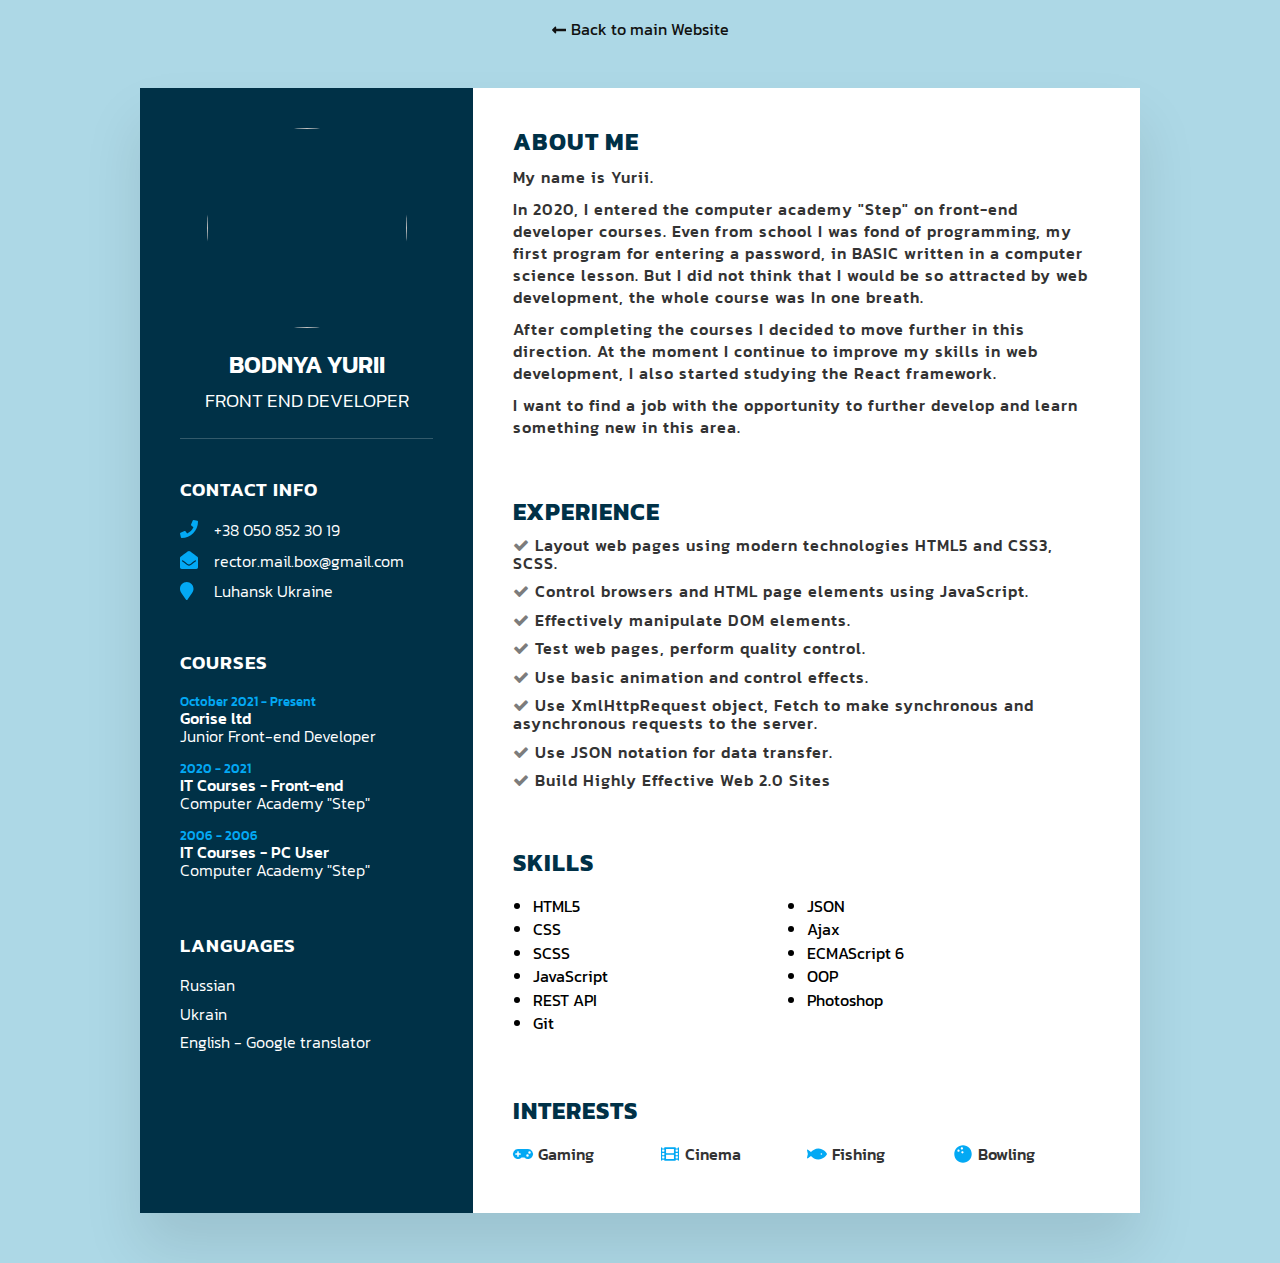
==== cv/index.html @ fb36e454 "add portfolio" ====
<!DOCTYPE html>
<html lang="en">
<head>
   <meta charset="UTF-8">
   <meta http-equiv="X-UA-Compatible" content="IE=edge">
   <meta name="viewport" content="width=device-width, initial-scale=1.0">
   <link rel="shortcut icon" href="../img/icon/fIcon.png" type="image/png">
   <title>Profile</title>
   <link rel="stylesheet" href="https://cdnjs.cloudflare.com/ajax/libs/font-awesome/4.7.0/css/font-awesome.css" integrity="sha512-5A8nwdMOWrSz20fDsjczgUidUBR8liPYU+WymTZP1lmY9G6Oc7HlZv156XqnsgNUzTyMefFTcsFH/tnJE/+xBg==" crossorigin="anonymous" referrerpolicy="no-referrer" />
   <link rel="stylesheet" href="css/normalize.css">
   <link rel="stylesheet" href="css/style.css">
</head>
<body>
   <a href="../index.html" class="back-btn"><i class="fas fa-long-arrow-alt-left"></i> Back to main Website</a>
  <div class="container">
     <div class="left_side">
         <div class="profileText">
            <div class="imgBx">
               <img src="img/foto.jpg" alt="">
            </div>
            <h2>Bodnya Yurii<br><span>Front end developer</span></h2>
         </div>

         <div class="contactInfo">
            <h3 class="title">Contact Info</h3>
            <ul>
               <li>
                  <span class="icon"><i class="fa fa-phone" aria-hidden="true"></i></span>
                  <span class="text">+38 050 852 30 19</span>
               </li>
               <li>
                  <span class="icon"><i class="fa fa-envelope-open" aria-hidden="true"></i></span>
                  <span class="text">rector.mail.box@gmail.com</span>
               </li>
               <li>
                  <span class="icon"><i class="fa fa-map-marker" aria-hidden="true"></i></span>
                  <span class="text">Luhansk Ukraine</span>
               </li>
            </ul>
         </div>

         <div class="contactInfo education">
            <h3 class="title">Courses</h3>
            <ul>
               <li>
                  <h5>October 2021 - Present</h5>
                  <h4>Gorise ltd</h4>
                  <h4>Junior Front-end Developer</h4>
               </li>
               <li>
                  <h5>2020 - 2021</h5>
                  <h4>IT Courses - Front-end</h4>
                  <h4>Computer Academy "Step"</h4>
               </li>
               <li>
                  <h5>2006 - 2006</h5>
                  <h4>IT Courses - PC User</h4>
                  <h4>Computer Academy "Step"</h4>
               </li>
            </ul>
         </div>

         <div class="contactInfo languag">
            <h3 class="title">Languages</h3>
            <ul>
               <li>
                  <span class="text">Russian</span>
               </li>
               <li>
                  <span class="text">Ukrain</span>
               </li>
               <li>
                  <span class="text">English - Google translator</span>
               </li>
            </ul>
         </div>
     </div>



     <div class="right_side">
        <div class="about">
           <h2 class="title2">About me</h2>
            <p>My name is Yurii.</p>
            <p>In 2020, I entered the computer academy "Step" on front-end developer courses. Even from school I was fond of programming, my first program for entering a password, in BASIC written in a computer science lesson. But I did not think that I would be so attracted by web development, the whole course was In one breath.</p> 
            <p>After completing the courses I decided to move further in this direction. At the moment I continue to improve my skills in web development, I also started studying the React framework.</p>
            <p>I want to find a job with the opportunity to further develop and learn something new in this area.</p>
        </div>

        <div class="about">
           <h2 class="title2">experience</h2>
           <div class="skills">
              <ul>
                 <li>Layout web pages using modern technologies HTML5 and CSS3, SCSS.</li>
                 <li>Control browsers and HTML page elements using JavaScript.</li>
                 <li>Effectively manipulate DOM elements.</li>
                 <li>Test web pages, perform quality control.</li>
                 <li>Use basic animation and control effects.</li>
                 <li>Use XmlHttpRequest object, Fetch to make synchronous and asynchronous requests to the server.</li>
                 <li>Use JSON notation for data transfer.</li>
                 <li>Build Highly Effective Web 2.0 Sites</li>
              </ul>
           </div>
        </div>

        <div class="about skills">
           <h2 class="title2">skills</h2>
           <div class="all-skills">
              <ul>
                 <li>HTML5</li>
                 <li>CSS</li>
                 <li>SCSS</li>
                 <li>JavaScript</li>
                 <li>REST API</li>
                 <li>Git</li>
              </ul>
              <ul>
                 <li>JSON</li>
                 <li>Ajax</li>
                 <li>ECMAScript 6</li>
                 <li>OOP</li>
                 <li>Photoshop</li>
              </ul>
           </div>
        </div>

        <div class="about interest">
            <h2 class="title2">interests</h2>
            <ul>
               <li><i class="fa fa-gamepad" aria-hidden="true"></i> Gaming</li>
               <li><i class="fas fa-film"></i> Cinema</li>
               <li><i class="fas fa-fish"></i> Fishing</li>
               <li><i class="fas fa-bowling-ball"></i> Bowling</li>
            </ul>
         </div>
     </div>
  </div>


   <script src="js/all.js"></script>
   <script src="js/script.js"></script>
</body>
</html>
---- cv/css/style.css ----
@import url('https://fonts.googleapis.com/css2?family=Poppins:wght@100;200;300;400;500;600;700;800;900&display=swap');
@import url('https://fonts.googleapis.com/css2?family=Kanit:wght@200;300;400;500;600;700;800;900&family=Poppins:wght@100;200;300;400;500;600;700;800;900&display=swap');
*{
   -webkit-box-sizing: border-box;
           box-sizing: border-box;
   font-family: 'Kanit', sans-serif;
}
/* autoprefixer grid: autoplace */
h1,
h2,
h3,
h4,
h5,
p,
ul,
li{
   margin: 0;
   padding: 0;
}

body{
   background: lightblue;
   display: -webkit-box;
   display: -ms-flexbox;
   display: flex;
   -webkit-box-pack: center;
       -ms-flex-pack: center;
           justify-content: center;
   -webkit-box-align: center;
       -ms-flex-align: center;
           align-items: center;
   min-height: 100vh;
   -webkit-box-orient: vertical;
   -webkit-box-direction: normal;
       -ms-flex-direction: column;
           flex-direction: column;
}

.back-btn{
   text-decoration: none;
   color: #111;
   margin-top: 20px;
   display: -webkit-box;
   display: -ms-flexbox;
   display: flex;
   -webkit-box-align: end;
       -ms-flex-align: end;
           align-items: flex-end
}

.back-btn .fa-long-arrow-alt-left{
   margin-right: 5px;
}

.container{
   position: relative;
   width: 100%;
   max-width: 1000px;
   min-height: 1000px;
   background: #fff;
   margin: 50px;
   display: -ms-grid;
   display: grid;
   -ms-grid-columns: 1fr 2fr;
   grid-template-columns: 1fr 2fr;
   -webkit-box-shadow: 0 35px 55px rgba(0,0,0,0.1);
           box-shadow: 0 35px 55px rgba(0,0,0,0.1);
}

.container .left_side{
   position: relative;
   background: #003147;
   padding: 40px;
}

.profileText{
   position: relative;
   display: -webkit-box;
   display: -ms-flexbox;
   display: flex;
   -webkit-box-orient: vertical;
   -webkit-box-direction: normal;
       -ms-flex-direction: column;
           flex-direction: column;
   -webkit-box-align: center;
       -ms-flex-align: center;
           align-items: center;
   padding-bottom: 20px;
   border-bottom: 1px solid rgba(255,255,255,0.2);
}

.profileText .imgBx{
   position: relative;
   width: 200px;
   height: 200px;
   border-radius: 50%;
   overflow: hidden;
}

.profileText .imgBx img{
   position: absolute;
   top: 0;
   left: 0;
   width: 100%;
   height: 100%;
   -o-object-fit: cover;
      object-fit: cover;
}

.profileText h2{
   color: #fff;
   font-size: 1.5em;
   margin-top: 20px;
   text-transform: uppercase;
   text-align: center;
   font-weight: 600;
   line-height: 1.4em;
}

.profileText h2 span{
   font-weight: 300;
   font-size: 0.8em;
}

.contactInfo{
   padding-top: 40px;
}

.title{
   color: #fff;
   text-transform: uppercase;
   font-weight: 600;
   letter-spacing: 1px;
   margin-bottom: 20px;
}

.contactInfo ul{
   position: relative;
}

.contactInfo ul li{
   list-style: none;
   position: relative;
   margin: 10px 0;
}

.contactInfo ul li .icon{
   display: inline-block;
   width: 30px;
   font-size: 18px;
   color: #03a9f4;
}

.contactInfo ul li .text{
   color: #fff;
   font-weight: 300;
}

.contactInfo.education li{
   margin-bottom: 15px;
}

.contactInfo.education h5{
   color: #03a9f4;
   font-weight: 500;
}

.contactInfo.education h4:nth-child(2){
   color: #fff;
   font-weight: 500;
}

.contactInfo.education h4{
   color: #fff;
   font-weight: 300;
}

.contactInfo.languag .percent{
   position: relative;
   width: 100%;
   height: 6px;
   background: #081921;
   display: block;
   margin-top: 5px;
}

.contactInfo.languag .percent div{
   position: absolute;
   top: 0;
   left: 0;
   height: 100%;
   background: #03a9f4;
}





.container .right_side{
   position: relative;
   padding: 40px;
   background: #fff;
}

.about{
   margin-bottom: 50px;
}

.about p{
   margin-bottom: 10px;
}

.about:last-child{
   margin-bottom: 0;
}

.title2{
   color: #003147;
   text-transform: uppercase;
   letter-spacing: 1px;
   margin-bottom: 10px;
}

p{
   color: #333;
   letter-spacing: 1px;
   line-height: 22px;
   font-weight: 500;
}

.about .box{
   display: -webkit-box;
   display: -ms-flexbox;
   display: flex;
   -webkit-box-orient: horizontal;
   -webkit-box-direction: normal;
       -ms-flex-direction: row;
           flex-direction: row;
   margin: 20px 0;
}

.about{
   display: -webkit-box;
   display: -ms-flexbox;
   display: flex;
   -webkit-box-orient: vertical;
   -webkit-box-direction: normal;
       -ms-flex-direction: column;
           flex-direction: column;
}
.about .all-skills{
   display: -ms-grid;
   display: grid;
   -ms-grid-columns: 1fr 1fr;
   grid-template-columns: 1fr 1fr;
   padding: 10px 20px;
}
.about .all-skills li{
   margin-bottom: 5px;
}








.about .skills li{
   list-style: none;
   margin-bottom: 10px;
   font-weight: 500;
   letter-spacing: 1px;
   color: #333;
}
.about .skills li::before{
   content: '\f00c';
   font-family: fontAwesome;
   margin-right: 5px;
   color: #7c7c7c;
}

.about .box .year_company{
   min-width: 150px;
}

.about .box .year_company h5{
   text-transform: uppercase;
   color: #848c90;
   font-weight: 600;
}

.about .box .text h4{
   text-transform: uppercase;
   color: #2a7da2;
   font-size: 16px;
}

.skills .box{
   position: relative;
   width: 100%;
   display: -ms-grid;
   display: grid;
   -ms-grid-columns: 150px 1fr;
   grid-template-columns: 150px 1fr;
   -webkit-box-pack: center;
       -ms-flex-pack: center;
           justify-content: center;
   -webkit-box-align: center;
       -ms-flex-align: center;
           align-items: center;
}

.skills .box h4{
   text-transform: uppercase;
   color: #848c99;
   font-weight: 500;
}

.skills .box .percent{
   position: relative;
   width: 100%;
   height: 10px;
   background: #f0f0f0;
}

.skills .box .percent div{
   position: absolute;
   top: 0;
   left: 0;
   height: 100%;
   background: #03a9f4;
}

.interest ul{
   display: -ms-grid;
   display: grid;
   -ms-grid-columns: (1fr)[4];
   grid-template-columns: repeat(4,1fr);
}

.interest ul li{
   display: -webkit-box;
   display: -ms-flexbox;
   display: flex;
   -webkit-box-align: stretch;
       -ms-flex-align: stretch;
           align-items: stretch;
   list-style: none;
   color: #333;
   font-weight: 500;
   margin: 10px 0;
}

.interest ul li .fa-gamepad,
.interest ul li .fa-fish,
.interest ul li .fa-film,
.interest ul li .fa-bowling-ball
{
   color: #03a9f4;
   font-size: 18px;
   width: 20px;
   margin-right: 5px;
}

@media screen and (max-width: 1000px){
  .container{
     margin: 10px;
     -ms-grid-columns: (1fr)[1];
     grid-template-columns: repeat(1,1fr);
  }
  .interest ul{
   -ms-grid-columns: (1fr)[2];
   grid-template-columns: repeat(2,1fr);
  }
}

@media screen and (max-width: 600px){
   .about .box{
      -webkit-box-orient: vertical;
      -webkit-box-direction: normal;
          -ms-flex-direction: column;
              flex-direction: column;
   }
   .about .box .year_company{
      margin-bottom: 5px;
   }
   .interest ul{
      -ms-grid-columns: (1fr)[1];
      grid-template-columns: repeat(1,1fr);
   }
   .skills .box{
      -ms-grid-columns: (1fr)[1];
      grid-template-columns: repeat(1,1fr);
   }
}
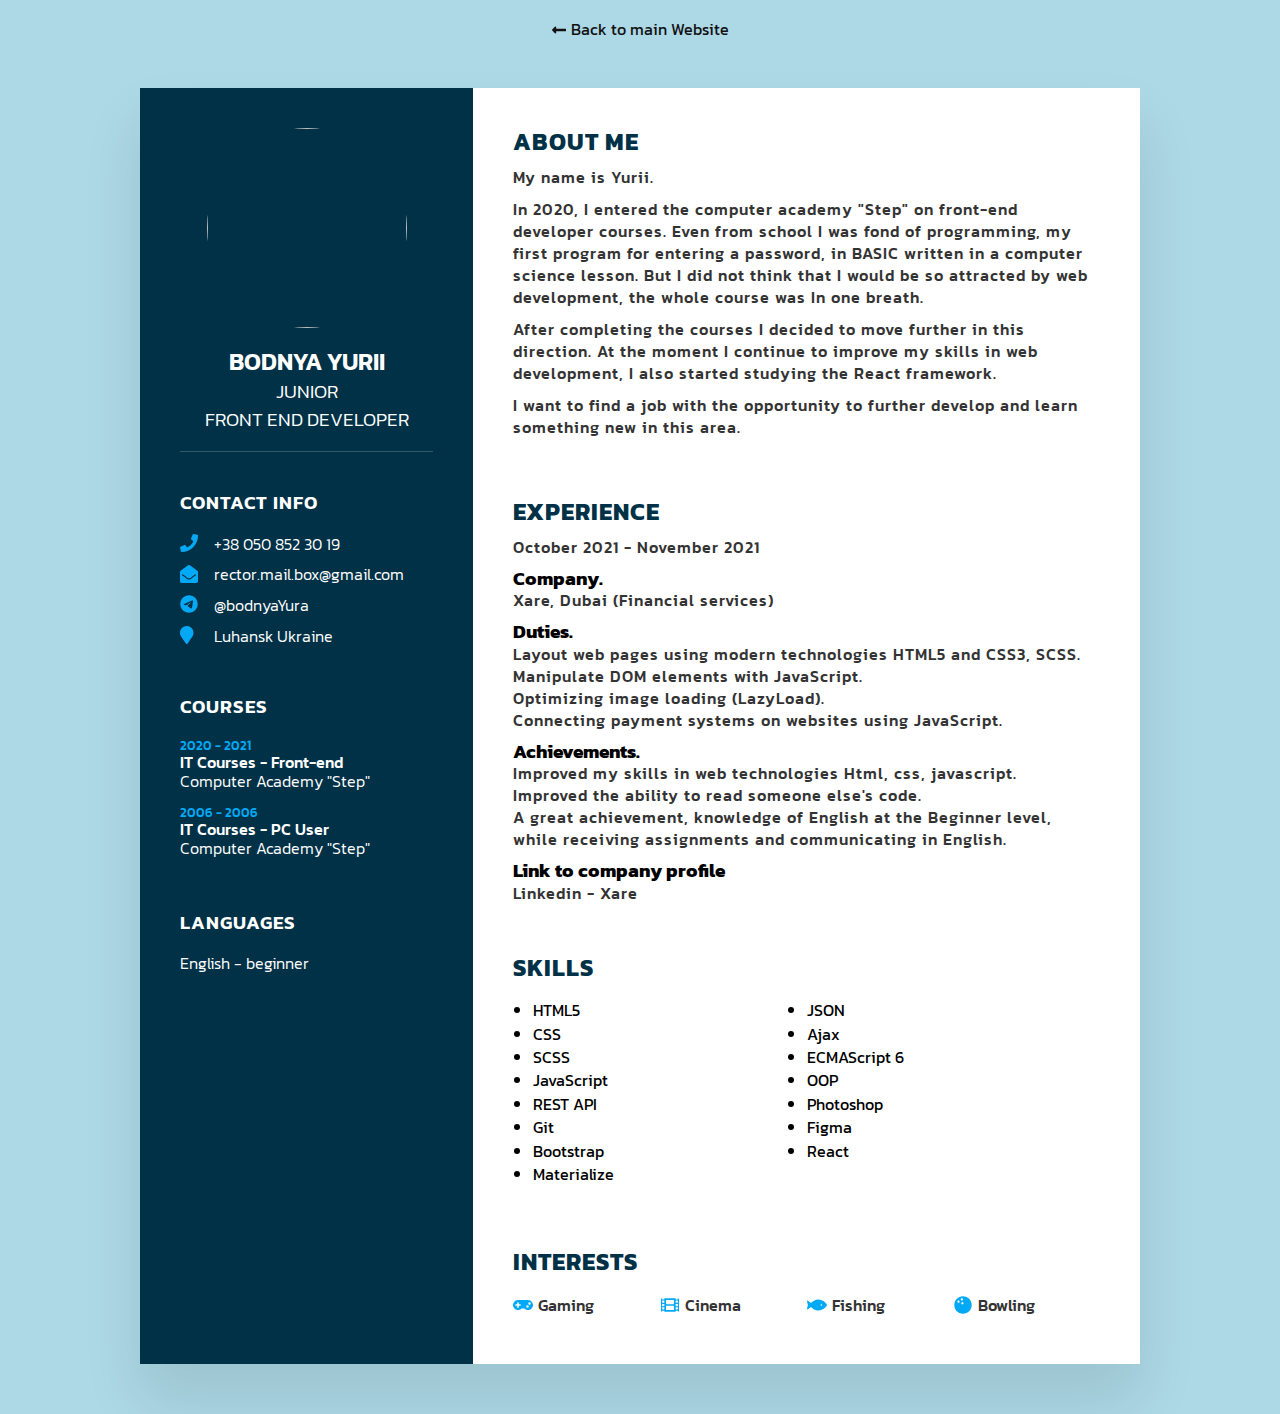
==== commit a14c0d4d: "changed project" ====
--- a/cv/index.html
+++ b/cv/index.html
@@ -6,8 +6,8 @@
    <meta name="viewport" content="width=device-width, initial-scale=1.0">
    <link rel="shortcut icon" href="../img/icon/fIcon.png" type="image/png">
    <title>Profile</title>
+   <link rel="stylesheet" href="css/normalize.css">
    <link rel="stylesheet" href="https://cdnjs.cloudflare.com/ajax/libs/font-awesome/4.7.0/css/font-awesome.css" integrity="sha512-5A8nwdMOWrSz20fDsjczgUidUBR8liPYU+WymTZP1lmY9G6Oc7HlZv156XqnsgNUzTyMefFTcsFH/tnJE/+xBg==" crossorigin="anonymous" referrerpolicy="no-referrer" />
-   <link rel="stylesheet" href="css/normalize.css">
    <link rel="stylesheet" href="css/style.css">
 </head>
 <body>
@@ -18,7 +18,7 @@
             <div class="imgBx">
                <img src="img/foto.jpg" alt="">
             </div>
-            <h2>Bodnya Yurii<br><span>Front end developer</span></h2>
+            <h2>Bodnya Yurii<br><span>Junior<br>Front end developer</span></h2>
          </div>
 
          <div class="contactInfo">
@@ -33,6 +33,10 @@
                   <span class="text">rector.mail.box@gmail.com</span>
                </li>
                <li>
+                  <span class="icon"><i class="fa-brands fa-telegram"></i></span>
+                  <span class="text">@bodnyaYura</span>
+               </li>
+               <li>
                   <span class="icon"><i class="fa fa-map-marker" aria-hidden="true"></i></span>
                   <span class="text">Luhansk Ukraine</span>
                </li>
@@ -42,11 +46,11 @@
          <div class="contactInfo education">
             <h3 class="title">Courses</h3>
             <ul>
-               <li>
+               <!-- <li>
                   <h5>October 2021 - Present</h5>
                   <h4>Gorise ltd</h4>
                   <h4>Junior Front-end Developer</h4>
-               </li>
+               </li> -->
                <li>
                   <h5>2020 - 2021</h5>
                   <h4>IT Courses - Front-end</h4>
@@ -64,13 +68,7 @@
             <h3 class="title">Languages</h3>
             <ul>
                <li>
-                  <span class="text">Russian</span>
-               </li>
-               <li>
-                  <span class="text">Ukrain</span>
-               </li>
-               <li>
-                  <span class="text">English - Google translator</span>
+                  <span class="text">English - beginner</span>
                </li>
             </ul>
          </div>
@@ -90,7 +88,21 @@
         <div class="about">
            <h2 class="title2">experience</h2>
            <div class="skills">
-              <ul>
+              <p>October 2021 - November 2021</p>
+              <h3>Company.</h3>
+              <p>Xare, Dubai (Financial services)</p>
+              <h3>Duties.</h3>
+              <p>Layout web pages using modern technologies HTML5 and CSS3, SCSS.</p>
+               <p>Manipulate DOM elements with JavaScript.</p>
+               <p>Optimizing image loading (LazyLoad).</p>
+               <p>Connecting payment systems on websites using JavaScript.</p>
+               <h3>Achievements.</h3>
+               <p>Improved my skills in web technologies Html, css, javascript.</p>
+               <p>Improved the ability to read someone else's code.</p> 
+               <p>A great achievement, knowledge of English at the Beginner level, while receiving assignments and communicating in English.</p>
+               <h3>Link to company profile</h3>
+               <p><a href="https://www.linkedin.com/company/getxare/">Linkedin - Xare</a></p>
+              <!-- <ul>
                  <li>Layout web pages using modern technologies HTML5 and CSS3, SCSS.</li>
                  <li>Control browsers and HTML page elements using JavaScript.</li>
                  <li>Effectively manipulate DOM elements.</li>
@@ -99,7 +111,7 @@
                  <li>Use XmlHttpRequest object, Fetch to make synchronous and asynchronous requests to the server.</li>
                  <li>Use JSON notation for data transfer.</li>
                  <li>Build Highly Effective Web 2.0 Sites</li>
-              </ul>
+              </ul> -->
            </div>
         </div>
 
@@ -113,6 +125,8 @@
                  <li>JavaScript</li>
                  <li>REST API</li>
                  <li>Git</li>
+                 <li>Bootstrap</li>
+                 <li>Materialize</li>
               </ul>
               <ul>
                  <li>JSON</li>
@@ -120,6 +134,8 @@
                  <li>ECMAScript 6</li>
                  <li>OOP</li>
                  <li>Photoshop</li>
+                 <li>Figma</li>
+                 <li>React</li>
               </ul>
            </div>
         </div>
@@ -138,6 +154,7 @@
 
 
    <script src="js/all.js"></script>
+   <script src="js/all.min.js"></script>
    <script src="js/script.js"></script>
 </body>
 </html>--- a/cv/css/style.css
+++ b/cv/css/style.css
@@ -114,7 +114,7 @@
    text-transform: uppercase;
    text-align: center;
    font-weight: 600;
-   line-height: 1.4em;
+   /* line-height: 1.4em; */
 }
 
 .profileText h2 span{
@@ -272,6 +272,19 @@
    font-weight: 500;
    letter-spacing: 1px;
    color: #333;
+}
+.about .skills h3{
+   padding-top: 10px;
+}
+.about .skills p{
+   margin: 0;
+}
+.about .skills a{
+   text-decoration: none;
+   color: #333;
+}
+.about .skills p a:hover{
+   text-decoration: underline;
 }
 .about .skills li::before{
    content: '\f00c';
